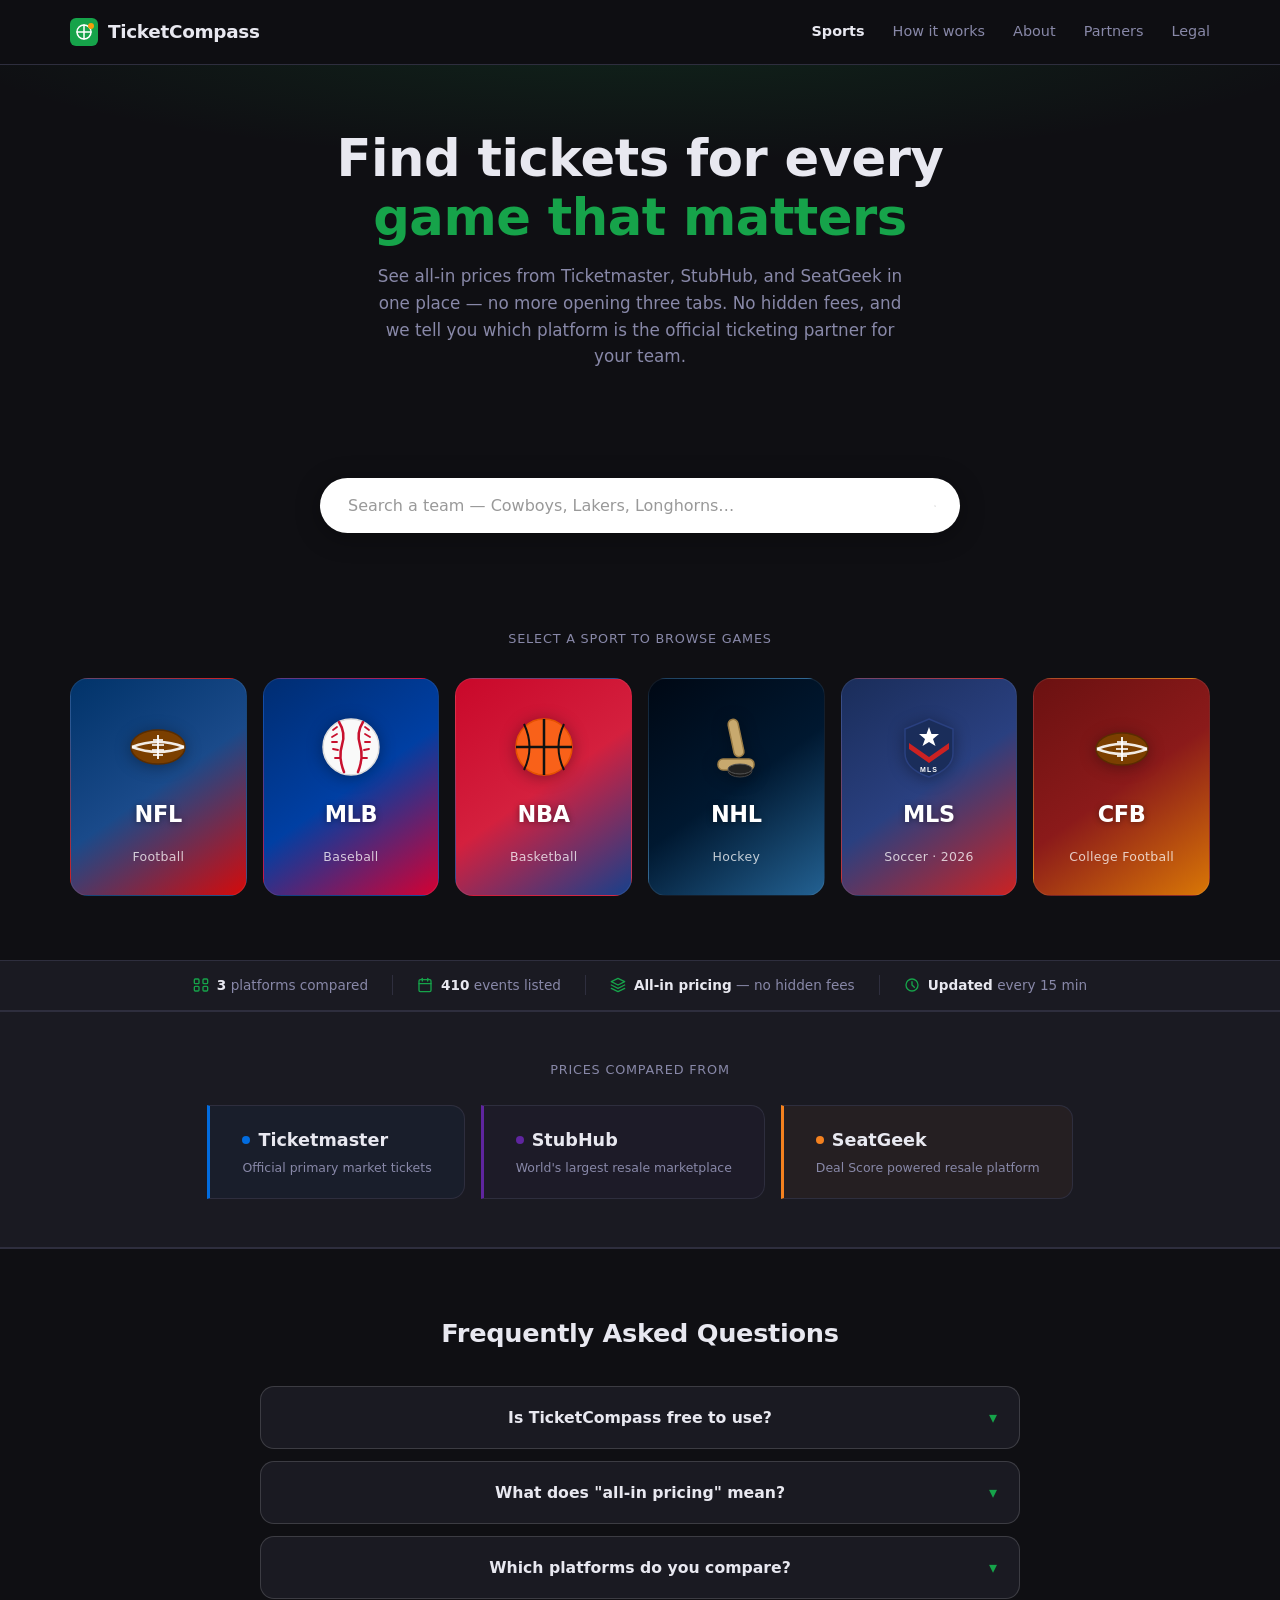
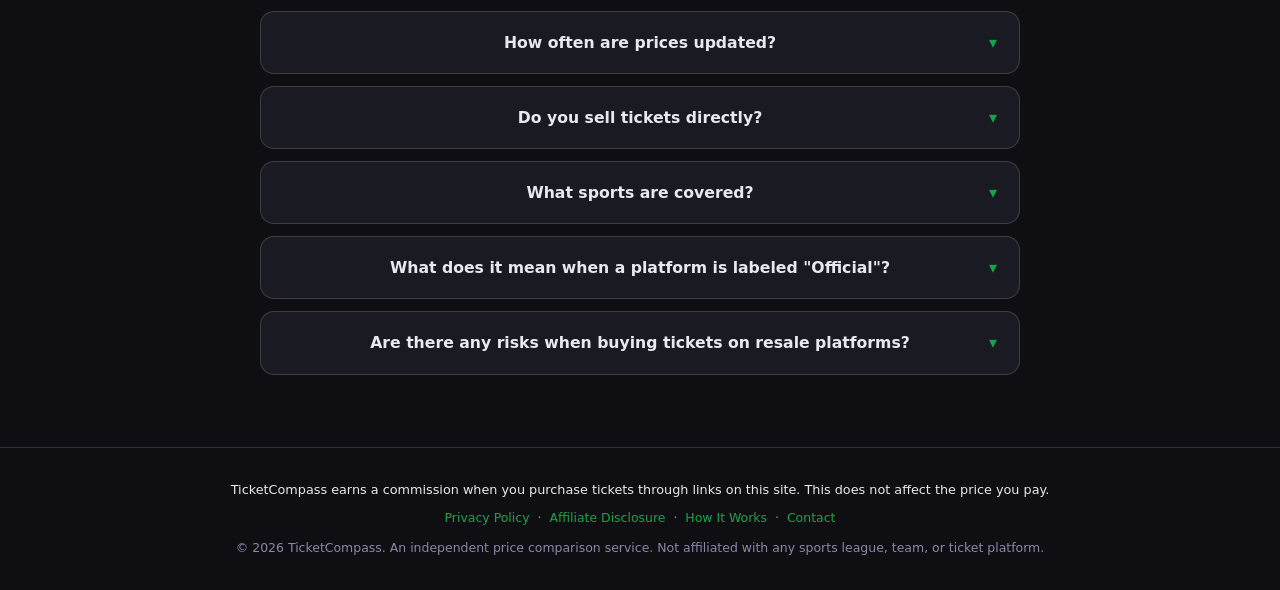
==== index.html @ 0e65bff5 "college football teams in search function" ====
<!DOCTYPE html>
<html lang="en">
<head>
  <meta charset="UTF-8" />
  <meta name="viewport" content="width=device-width, initial-scale=1.0" />
  <link rel="icon" href="data:image/svg+xml,<svg xmlns='http://www.w3.org/2000/svg' viewBox='0 0 28 28'><rect width='28' height='28' rx='6' fill='%2316a34a'/><ellipse cx='14' cy='14' rx='7' ry='7' stroke='%23fff' stroke-width='1.5' fill='none'/><path d='M14 7v14M7 14h14' stroke='%23fff' stroke-width='1.5' stroke-linecap='round'/><circle cx='21' cy='8' r='3' fill='%23f59e0b'/></svg>" />
  <title>TicketCompass — Best Sports Ticket Prices</title>
  <link rel="stylesheet" href="styles.css?v=10" />
</head>
<body>

  <header class="header">
    <div class="container">
      <a href="index.html" class="logo">
        <svg width="28" height="28" viewBox="0 0 28 28" fill="none">
          <rect width="28" height="28" rx="6" fill="#16a34a"/>
          <ellipse cx="14" cy="14" rx="7" ry="7" stroke="#fff" stroke-width="1.5" fill="none"/>
          <path d="M14 7v14M7 14h14" stroke="#fff" stroke-width="1.5" stroke-linecap="round"/>
          <circle cx="21" cy="8" r="3" fill="#f59e0b"/>
        </svg>
        <span>TicketCompass</span>
      </a>
      <nav class="nav">
        <a href="#" class="nav-link active">Sports</a>
        <a href="how-it-works.html" class="nav-link">How it works</a>
        <a href="about.html" class="nav-link">About</a>
        <a href="partnerships.html" class="nav-link">Partners</a>
        <a href="privacy-policy.html" class="nav-link">Legal</a>
      </nav>
    </div>
  </header>

  <!-- Hero -->
  <section class="hero">
    <div class="container">
      <h1>Find tickets for every<br><span class="accent">game that matters</span></h1>
      <p class="hero-sub">See all-in prices from Ticketmaster, StubHub, and SeatGeek in one place — no more opening three tabs. No hidden fees, and we tell you which platform is the official ticketing partner for your team.</p>
    </div>
  </section>

  <!-- Team search -->
  <div class="hero-search-wrap">
    <div class="hero-search-inner">
      <div class="hero-search-box" id="heroSearchBox">
        <svg class="hero-search-icon" width="18" height="18" viewBox="0 0 24 24" fill="none" xmlns="http://www.w3.org/2000/svg" aria-hidden="true">
          <circle cx="11" cy="11" r="7" stroke="currentColor" stroke-width="2.2"/>
          <path d="M16.5 16.5L21 21" stroke="currentColor" stroke-width="2.2" stroke-linecap="round"/>
        </svg>
        <input
          type="text"
          id="heroSearchInput"
          class="hero-search-input"
          placeholder="Search a team — Cowboys, Lakers, Longhorns…"
          autocomplete="off"
          spellcheck="false"
        />
      </div>
      <ul class="hero-search-dropdown" id="heroSearchDropdown"></ul>
    </div>
  </div>

  <!-- Sport tiles -->
  <section class="sports-section">
    <div class="container">
      <p class="sports-label">Select a sport to browse games</p>
      <div class="sport-tiles">

        <!-- NFL -->
        <a class="sport-tile sport-nfl-tile" href="sport.html?sport=nfl">
          <div class="tile-logo">
            <svg viewBox="0 0 72 72" fill="none" xmlns="http://www.w3.org/2000/svg">
              <ellipse cx="36" cy="36" rx="27" ry="17" fill="#7B3F00" stroke="#5a2d00" stroke-width="1.5"/>
              <path d="M10 36 Q36 26 62 36" stroke="white" stroke-width="2.5" fill="none" opacity=".9"/>
              <path d="M10 36 Q36 46 62 36" stroke="white" stroke-width="2.5" fill="none" opacity=".9"/>
              <line x1="36" y1="24" x2="36" y2="48" stroke="white" stroke-width="2" opacity=".9"/>
              <line x1="31" y1="29" x2="41" y2="29" stroke="white" stroke-width="1.8" opacity=".9"/>
              <line x1="30" y1="34" x2="42" y2="34" stroke="white" stroke-width="1.8" opacity=".9"/>
              <line x1="30" y1="39" x2="42" y2="39" stroke="white" stroke-width="1.8" opacity=".9"/>
              <line x1="31" y1="44" x2="41" y2="44" stroke="white" stroke-width="1.8" opacity=".9"/>
            </svg>
          </div>
          <div class="tile-name">NFL</div>
          <div class="tile-sub" id="nfl-count">Football</div>
        </a>

        <!-- MLB -->
        <a class="sport-tile sport-mlb-tile" href="sport.html?sport=mlb">
          <div class="tile-logo">
            <svg viewBox="0 0 72 72" fill="none" xmlns="http://www.w3.org/2000/svg">
              <circle cx="36" cy="36" r="28" fill="#f9f9f9" stroke="#ddd" stroke-width="1.5"/>
              <!-- Left seam -->
              <path d="M24 11 Q31 22 27 34 Q23 46 29 61" stroke="#C8102E" stroke-width="2.5" fill="none" stroke-linecap="round"/>
              <path d="M22 16 L18 19" stroke="#C8102E" stroke-width="1.8" stroke-linecap="round"/>
              <path d="M22 23 L17 26" stroke="#C8102E" stroke-width="1.8" stroke-linecap="round"/>
              <path d="M22 31 L17 31" stroke="#C8102E" stroke-width="1.8" stroke-linecap="round"/>
              <path d="M23 39 L18 38" stroke="#C8102E" stroke-width="1.8" stroke-linecap="round"/>
              <path d="M25 47 L20 47" stroke="#C8102E" stroke-width="1.8" stroke-linecap="round"/>
              <!-- Right seam -->
              <path d="M48 11 Q41 22 45 34 Q49 46 43 61" stroke="#C8102E" stroke-width="2.5" fill="none" stroke-linecap="round"/>
              <path d="M50 16 L54 19" stroke="#C8102E" stroke-width="1.8" stroke-linecap="round"/>
              <path d="M50 23 L55 26" stroke="#C8102E" stroke-width="1.8" stroke-linecap="round"/>
              <path d="M50 31 L55 31" stroke="#C8102E" stroke-width="1.8" stroke-linecap="round"/>
              <path d="M49 39 L54 38" stroke="#C8102E" stroke-width="1.8" stroke-linecap="round"/>
              <path d="M47 47 L52 47" stroke="#C8102E" stroke-width="1.8" stroke-linecap="round"/>
            </svg>
          </div>
          <div class="tile-name">MLB</div>
          <div class="tile-sub">Baseball</div>
        </a>

        <!-- NBA -->
        <a class="sport-tile sport-nba-tile" href="sport.html?sport=nba">
          <div class="tile-logo">
            <svg viewBox="0 0 72 72" fill="none" xmlns="http://www.w3.org/2000/svg">
              <circle cx="36" cy="36" r="28" fill="#F96119" stroke="#e55200" stroke-width="1.5"/>
              <line x1="8" y1="36" x2="64" y2="36" stroke="#111" stroke-width="2.5"/>
              <line x1="36" y1="8" x2="36" y2="64" stroke="#111" stroke-width="2.5"/>
              <path d="M16 13 Q27 36 16 59" stroke="#111" stroke-width="2" fill="none"/>
              <path d="M56 13 Q45 36 56 59" stroke="#111" stroke-width="2" fill="none"/>
            </svg>
          </div>
          <div class="tile-name">NBA</div>
          <div class="tile-sub">Basketball</div>
        </a>

        <!-- NHL -->
        <a class="sport-tile sport-nhl-tile" href="sport.html?sport=nhl">
          <div class="tile-logo">
            <svg viewBox="0 0 72 72" fill="none" xmlns="http://www.w3.org/2000/svg">
              <!-- Stick handle -->
              <rect x="31" y="8" width="10" height="38" rx="5" fill="#c8a96e" stroke="#9a7c45" stroke-width="1.5" transform="rotate(-12 36 27)"/>
              <!-- Stick blade -->
              <rect x="18" y="48" width="36" height="11" rx="5" fill="#c8a96e" stroke="#9a7c45" stroke-width="1.5"/>
              <!-- Puck -->
              <ellipse cx="40" cy="60" rx="12" ry="6" fill="#1a1a1a" stroke="#444" stroke-width="1"/>
              <ellipse cx="40" cy="58" rx="12" ry="5" fill="#222" stroke="#555" stroke-width="1"/>
            </svg>
          </div>
          <div class="tile-name">NHL</div>
          <div class="tile-sub">Hockey</div>
        </a>

        <!-- MLS -->
        <a class="sport-tile sport-mls-tile" href="sport.html?sport=mls">
          <div class="tile-logo">
            <svg viewBox="0 0 72 72" fill="none" xmlns="http://www.w3.org/2000/svg">
              <!-- Shield background -->
              <path d="M36 8 L60 18 L60 42 Q60 58 36 66 Q12 58 12 42 L12 18 Z" fill="#1a2d5a" stroke="#2a4080" stroke-width="1.5"/>
              <!-- Red chevron -->
              <path d="M16 32 L36 46 L56 32 L56 38 L36 52 L16 38 Z" fill="#cc2222"/>
              <!-- White star -->
              <polygon points="36,16 38.5,23 46,23 40,28 42.5,35 36,31 29.5,35 32,28 26,23 33.5,23" fill="white"/>
              <!-- MLS text -->
              <text x="36" y="61" text-anchor="middle" font-size="7" font-weight="900" fill="white" font-family="Arial,sans-serif" letter-spacing="1">MLS</text>
            </svg>
          </div>
          <div class="tile-name">MLS</div>
          <div class="tile-sub">Soccer · 2026</div>
        </a>

        <!-- College Football -->
        <a class="sport-tile sport-cfb-tile" href="sport.html?sport=cfb">
          <div class="tile-logo">
            <svg viewBox="0 0 72 72" fill="none" xmlns="http://www.w3.org/2000/svg">
              <ellipse cx="36" cy="38" rx="26" ry="16" fill="#7B3F00" stroke="#5a2d00" stroke-width="1.5"/>
              <path d="M11 38 Q36 28 61 38" stroke="white" stroke-width="2.5" fill="none" opacity=".9"/>
              <path d="M11 38 Q36 48 61 38" stroke="white" stroke-width="2.5" fill="none" opacity=".9"/>
              <line x1="36" y1="26" x2="36" y2="50" stroke="white" stroke-width="2" opacity=".9"/>
              <line x1="31" y1="31" x2="41" y2="31" stroke="white" stroke-width="1.8" opacity=".9"/>
              <line x1="30" y1="38" x2="42" y2="38" stroke="white" stroke-width="1.8" opacity=".9"/>
              <line x1="31" y1="45" x2="41" y2="45" stroke="white" stroke-width="1.8" opacity=".9"/>
            </svg>
          </div>
          <div class="tile-name">CFB</div>
          <div class="tile-sub">College Football</div>
        </a>

      </div>
    </div>
  </section>

  <!-- Stats bar -->
  <div class="stats-bar">
    <div class="container stats-inner">
      <div class="stat">
        <svg width="16" height="16" viewBox="0 0 24 24" fill="none" stroke="currentColor" stroke-width="2" stroke-linecap="round" stroke-linejoin="round" aria-hidden="true">
          <rect x="2"  y="3"  width="7" height="7" rx="1.5"/>
          <rect x="15" y="3"  width="7" height="7" rx="1.5"/>
          <rect x="2"  y="14" width="7" height="7" rx="1.5"/>
          <rect x="15" y="14" width="7" height="7" rx="1.5"/>
        </svg>
        <span><strong>3</strong> platforms compared</span>
      </div>
      <div class="stat-divider"></div>
      <div class="stat">
        <svg width="16" height="16" viewBox="0 0 24 24" fill="none" stroke="currentColor" stroke-width="2" stroke-linecap="round" stroke-linejoin="round" aria-hidden="true">
          <rect x="3" y="4" width="18" height="18" rx="2"/>
          <line x1="16" y1="2" x2="16" y2="6"/>
          <line x1="8"  y1="2" x2="8"  y2="6"/>
          <line x1="3"  y1="10" x2="21" y2="10"/>
        </svg>
        <span><strong id="events-count">—</strong> events listed</span>
      </div>
      <div class="stat-divider"></div>
      <div class="stat">
        <svg width="16" height="16" viewBox="0 0 24 24" fill="none" stroke="currentColor" stroke-width="2" stroke-linecap="round" stroke-linejoin="round" aria-hidden="true">
          <path d="M12 2L2 7l10 5 10-5-10-5z"/>
          <path d="M2 17l10 5 10-5"/>
          <path d="M2 12l10 5 10-5"/>
        </svg>
        <span><strong>All-in pricing</strong> — no hidden fees</span>
      </div>
      <div class="stat-divider"></div>
      <div class="stat">
        <svg width="16" height="16" viewBox="0 0 24 24" fill="none" stroke="currentColor" stroke-width="2" stroke-linecap="round" stroke-linejoin="round" aria-hidden="true">
          <circle cx="12" cy="12" r="9"/>
          <polyline points="12 7 12 12 15.5 15.5"/>
        </svg>
        <span><strong>Updated</strong> every 15 min</span>
      </div>
    </div>
  </div>

  <!-- Platform section -->
  <section class="platforms-section">
    <div class="container">
      <p class="platforms-label">Prices compared from</p>
      <div class="platforms-list">
        <a class="platform-card ticketmaster" href="https://www.ticketmaster.com" target="_blank" rel="noopener noreferrer">
          <div class="platform-name-lg"><span class="platform-dot"></span>Ticketmaster</div>
          <div class="platform-desc">Official primary market tickets</div>
        </a>
        <a class="platform-card stubhub" href="https://www.stubhub.com" target="_blank" rel="noopener noreferrer">
          <div class="platform-name-lg"><span class="platform-dot"></span>StubHub</div>
          <div class="platform-desc">World's largest resale marketplace</div>
        </a>
        <a class="platform-card seatgeek" href="https://www.seatgeek.com" target="_blank" rel="noopener noreferrer">
          <div class="platform-name-lg"><span class="platform-dot"></span>SeatGeek</div>
          <div class="platform-desc">Deal Score powered resale platform</div>
        </a>
      </div>
    </div>
  </section>

  <!-- FAQ -->
  <section class="faq-section">
    <div class="container">
      <h2 class="faq-heading">Frequently Asked Questions</h2>
      <div class="faq-list">

        <details class="faq-item">
          <summary class="faq-q">Is TicketCompass free to use?</summary>
          <div class="faq-a"><span class="faq-label">Answer:</span> Yes — completely free. We don't charge any fees to compare prices. When you click on a ticket, you'll be redirected to that platform's website to complete your purchase. You'll pay whatever the platform charges (all prices shown already include their fees).</div>
        </details>

        <details class="faq-item">
          <summary class="faq-q">What does "all-in pricing" mean?</summary>
          <div class="faq-a"><span class="faq-label">Answer:</span> All-in pricing means the price you see already includes every service fee, facility charge, and order fee — no surprises at checkout. We add up the base ticket price plus all fees so you can compare the true cost across platforms.</div>
        </details>

        <details class="faq-item">
          <summary class="faq-q">Which platforms do you compare?</summary>
          <div class="faq-a"><span class="faq-label">Answer:</span> We currently compare prices from Ticketmaster, StubHub, and SeatGeek — the three largest ticket marketplaces in North America. More platforms may be added in the future.</div>
        </details>

        <details class="faq-item">
          <summary class="faq-q">How often are prices updated?</summary>
          <div class="faq-a"><span class="faq-label">Answer:</span> Ticket prices are updated regularly to reflect current market listings. Because resale prices fluctuate in real time, the exact price at checkout may vary slightly from what's shown.</div>
        </details>

        <details class="faq-item">
          <summary class="faq-q">Do you sell tickets directly?</summary>
          <div class="faq-a"><span class="faq-label">Answer:</span> No. TicketCompass is a price comparison tool only. We show you where to find the best deal, then send you directly to the platform to complete your purchase securely.</div>
        </details>

        <details class="faq-item">
          <summary class="faq-q">What sports are covered?</summary>
          <div class="faq-a"><span class="faq-label">Answer:</span> We currently cover NFL, MLB, NBA, NHL, and MLS. We're actively working on adding more sports and events.</div>
        </details>

        <details class="faq-item">
          <summary class="faq-q">What does it mean when a platform is labeled "Official"?</summary>
          <div class="faq-a"><span class="faq-label">Answer:</span> Every team has an official ticketing partner — the platform that sells tickets directly on behalf of the team or league. Buying from the official partner means you're purchasing at face value with no third-party markup, tickets are guaranteed authentic, and you'll receive the strongest buyer protections and customer support if something goes wrong. Platforms labeled "Resale" are secondary markets where fans re-sell tickets.</div>
        </details>

        <details class="faq-item">
          <summary class="faq-q">Are there any risks when buying tickets on resale platforms?</summary>
          <div class="faq-a"><span class="faq-label">Answer:</span> Resale platforms are generally safe, but it's worth being an informed buyer. Resale tickets are sold by third-party sellers — not the team or venue directly — so prices fluctuate based on demand. This can actually work in your favor: for less in-demand games, resale tickets are often available below face value. For the most reliable experience, buying from the official ticketing partner (labeled "Official" on our site) is always the safest option: tickets come directly from the source at face value with the strongest buyer protections. If you do buy from a resale platform, make sure it offers a buyer guarantee, and always download or transfer your tickets before game day.</div>
        </details>

      </div>
    </div>
  </section>

  <footer class="footer">
    <div class="container">
      <p class="footer-disclosure">TicketCompass earns a commission when you purchase tickets through links on this site. This does not affect the price you pay.</p>
      <p class="footer-links">
        <a href="privacy-policy.html">Privacy Policy</a> &nbsp;·&nbsp;
        <a href="privacy-policy.html#affiliate-disclosure">Affiliate Disclosure</a> &nbsp;·&nbsp;
        <a href="how-it-works.html">How It Works</a> &nbsp;·&nbsp;
        <a href="contact.html">Contact</a>
      </p>
      <p>© 2026 TicketCompass. An independent price comparison service. Not affiliated with any sports league, team, or ticket platform.</p>
    </div>
  </footer>


  <script src="events-data.js?v=2"></script>
  <script src="nfl-schedule.js"></script>
  <script src="mlb-schedule.js"></script>
  <script src="nba-schedule.js"></script>
  <script src="nhl-schedule.js?v=2"></script>
  <script src="worldcup-schedule.js"></script>
  <script src="mls-schedule.js"></script>
  <script src="cfb-schedule.js?v=4"></script>
  <script>
    (function () {
      const today = new Date();
      today.setHours(0, 0, 0, 0);
      const upcoming = e => new Date(e.date) >= today;

      const sports = ['nfl', 'mlb', 'nba', 'nhl', 'worldcup', 'ufc', 'mls'];
      const featured = (typeof EVENTS !== 'undefined')
        ? EVENTS.filter(e => sports.includes(e.sport) && upcoming(e)).length
        : 0;

      const schedule =
        (typeof NFL_GAMES       !== 'undefined' ? NFL_GAMES.filter(upcoming).length       : 0) +
        (typeof MLB_GAMES       !== 'undefined' ? MLB_GAMES.filter(upcoming).length       : 0) +
        (typeof NBA_GAMES       !== 'undefined' ? NBA_GAMES.filter(upcoming).length       : 0) +
        (typeof NHL_GAMES       !== 'undefined' ? NHL_GAMES.filter(upcoming).length       : 0) +
        (typeof WORLDCUP_GAMES  !== 'undefined' ? WORLDCUP_GAMES.filter(upcoming).length  : 0) +
        (typeof MLS_GAMES       !== 'undefined' ? MLS_GAMES.filter(upcoming).length       : 0);

      const el = document.getElementById('events-count');
      if (el) el.textContent = featured + schedule;
    })();
  </script>
  <script>
  // ── FAQ open/close animation ──────────────────────────────────────────────
  document.querySelectorAll('.faq-item').forEach(details => {
    const summary = details.querySelector('.faq-q');
    const content = details.querySelector('.faq-a');
    let anim = null, closing = false, expanding = false;

    summary.addEventListener('click', e => {
      e.preventDefault();
      details.style.overflow = 'hidden';
      if (closing || !details.open) expand();
      else if (expanding || details.open) shrink();
    });

    function expand() {
      details.style.height = details.offsetHeight + 'px';
      details.open = true;
      expanding = true;
      requestAnimationFrame(() => {
        const start = details.offsetHeight + 'px';
        const end   = summary.offsetHeight + content.offsetHeight + 'px';
        if (anim) anim.cancel();
        anim = details.animate({ height: [start, end] }, { duration: 300, easing: 'ease' });
        anim.onfinish = () => finish(true);
        anim.oncancel = () => expanding = false;
      });
    }

    function shrink() {
      closing = true;
      const start = details.offsetHeight + 'px';
      const end   = summary.offsetHeight + 'px';
      if (anim) anim.cancel();
      anim = details.animate({ height: [start, end] }, { duration: 300, easing: 'ease' });
      anim.onfinish = () => finish(false);
      anim.oncancel = () => closing = false;
    }

    function finish(open) {
      details.open = open;
      anim = expanding = closing = false;
      details.style.height = details.style.overflow = '';
    }
  });
  </script>

  <script>
  (function () {
    // Build master team list from all schedule venue maps
    const TEAM_INDEX = [];
    const add = (map, sport) => {
      if (typeof map === 'undefined') return;
      Object.entries(map).forEach(([name, venue]) => {
        TEAM_INDEX.push({ name, venue: venue.split(' · ')[0], city: venue.split(' · ')[1] || '', sport });
      });
    };
    add(typeof NFL_VENUES !== 'undefined' ? NFL_VENUES : undefined, 'nfl');
    add(typeof MLB_VENUES !== 'undefined' ? MLB_VENUES : undefined, 'mlb');
    add(typeof NBA_VENUES !== 'undefined' ? NBA_VENUES : undefined, 'nba');
    add(typeof NHL_VENUES !== 'undefined' ? NHL_VENUES : undefined, 'nhl');
    add(typeof MLS_VENUES !== 'undefined' ? MLS_VENUES : undefined, 'mls');
    // CFB — include conference key for deep-link navigation
    if (typeof CFB_VENUES !== 'undefined' && typeof CFB_TEAM_CONF !== 'undefined') {
      Object.entries(CFB_VENUES).forEach(([name, venue]) => {
        TEAM_INDEX.push({
          name,
          venue: venue.split(' · ')[0],
          city:  venue.split(' · ')[1] || '',
          sport: 'cfb',
          conf:  CFB_TEAM_CONF[name] || '',
        });
      });
    }

    const input    = document.getElementById('heroSearchInput');
    const dropdown = document.getElementById('heroSearchDropdown');
    let activeIdx  = -1;
    let results    = [];

    const sportsSection = document.querySelector('.sports-section');

    function pushTiles(open) {
      if (!sportsSection) return;
      if (open) {
        const h = dropdown.offsetHeight || 0;
        sportsSection.style.marginTop = h + 'px';
        document.getElementById('heroSearchBox').parentElement.parentElement.classList.add('search-open');
      } else {
        sportsSection.style.marginTop = '';
        document.getElementById('heroSearchBox').parentElement.parentElement.classList.remove('search-open');
      }
    }

    function render(matches) {
      results   = matches;
      activeIdx = -1;
      if (!matches.length) { dropdown.classList.remove('open'); dropdown.innerHTML = ''; pushTiles(false); return; }
      dropdown.innerHTML = matches.map((t, i) =>
        `<li class="hero-search-result" data-i="${i}" role="option">
          <div>
            <div class="hero-search-result-name">${t.name}</div>
            <div class="hero-search-result-venue">${t.city}</div>
          </div>
          <span class="hero-search-badge badge-${t.sport}">${t.sport.toUpperCase()}</span>
        </li>`
      ).join('');
      dropdown.classList.add('open');
      pushTiles(true);
    }

    function go(team) {
      if (team.sport === 'cfb' && team.conf) {
        window.location.href = `sport.html?sport=cfb&conf=${encodeURIComponent(team.conf)}&team=${encodeURIComponent(team.name)}`;
      } else {
        window.location.href = `sport.html?sport=${team.sport}&by=team&val=${encodeURIComponent(team.name)}`;
      }
    }

    function setActive(idx) {
      const items = dropdown.querySelectorAll('.hero-search-result');
      items.forEach(el => el.classList.remove('active'));
      if (idx >= 0 && idx < items.length) { items[idx].classList.add('active'); activeIdx = idx; }
    }

    input.addEventListener('input', () => {
      const q = input.value.trim().toLowerCase();
      if (q.length < 1) { dropdown.classList.remove('open'); dropdown.innerHTML = ''; return; }
      const matches = TEAM_INDEX.filter(t =>
        t.name.toLowerCase().includes(q) || t.city.toLowerCase().includes(q)
      ).slice(0, 8);
      render(matches);
    });

    input.addEventListener('keydown', e => {
      if (!dropdown.classList.contains('open')) return;
      if (e.key === 'ArrowDown')  { e.preventDefault(); setActive(Math.min(activeIdx + 1, results.length - 1)); }
      if (e.key === 'ArrowUp')    { e.preventDefault(); setActive(Math.max(activeIdx - 1, 0)); }
      if (e.key === 'Enter')      { if (activeIdx >= 0) go(results[activeIdx]); else if (results.length === 1) go(results[0]); }
      if (e.key === 'Escape')     { dropdown.classList.remove('open'); input.blur(); }
    });

    dropdown.addEventListener('mousedown', e => {
      const li = e.target.closest('.hero-search-result');
      if (li) go(results[+li.dataset.i]);
    });

    document.addEventListener('click', e => {
      if (!e.target.closest('.hero-search-inner')) {
        dropdown.classList.remove('open');
        dropdown.innerHTML = '';
        input.value = '';
        pushTiles(false);
      }
    });
  })();
  </script>
</body>
</html>
---- styles.css ----
/* ── Reset & base ── */
*, *::before, *::after { box-sizing: border-box; margin: 0; padding: 0; }

:root {
  --primary: #16a34a;
  --primary-dark: #15803d;
  --accent: #f59e0b;
  --bg: #0f0f13;
  --surface: #1a1a22;
  --surface2: #23232f;
  --border: #2e2e3e;
  --text: #e8e8f0;
  --muted: #8888a8;
  --green: #22c55e;
  --radius: 12px;
  --shadow: 0 4px 24px rgba(0,0,0,.4);
}

html { scroll-behavior: smooth; }

body {
  font-family: 'Segoe UI', system-ui, -apple-system, sans-serif;
  background: var(--bg);
  color: var(--text);
  min-height: 100vh;
  line-height: 1.6;
}

.container {
  max-width: 1180px;
  margin: 0 auto;
  padding: 0 20px;
}

a { text-decoration: none; color: inherit; }

/* ── Header ── */
.header {
  position: sticky;
  top: 0;
  z-index: 100;
  background: rgba(15,15,19,.88);
  backdrop-filter: blur(12px);
  border-bottom: 1px solid var(--border);
}

.header .container {
  display: flex;
  align-items: center;
  justify-content: space-between;
  height: 64px;
}

.logo {
  display: flex;
  align-items: center;
  gap: 10px;
  font-size: 1.15rem;
  font-weight: 700;
  letter-spacing: -.3px;
  text-decoration: none;
  color: var(--text);
}

.nav { display: flex; gap: 28px; }

.nav-link {
  font-size: .9rem;
  color: var(--muted);
  transition: color .2s;
}
.nav-link:hover, .nav-link.active { color: var(--text); }
.nav-link.active { font-weight: 600; }

/* ── Hero ── */
.hero {
  padding: 72px 0 48px;
  text-align: center;
  background: radial-gradient(ellipse 80% 50% at 50% -10%, rgba(22,163,74,.15) 0%, transparent 70%);
}

.hero h1 {
  font-size: clamp(2rem, 5vw, 3.2rem);
  font-weight: 800;
  letter-spacing: -.5px;
  line-height: 1.15;
  margin-bottom: 16px;
}

.accent { color: var(--primary); }

.hero-sub {
  font-size: 1.05rem;
  color: var(--muted);
  max-width: 540px;
  margin: 0 auto 36px;
}

/* ── Search bar ── */
.search-bar {
  display: flex;
  gap: 10px;
  max-width: 680px;
  margin: 0 auto 20px;
  background: var(--surface);
  border: 1px solid var(--border);
  border-radius: 14px;
  padding: 8px;
}

.search-bar input {
  flex: 1;
  background: transparent;
  border: none;
  outline: none;
  color: var(--text);
  font-size: .95rem;
  padding: 6px 10px;
}

.search-bar input::placeholder { color: var(--muted); }

.search-bar select {
  background: var(--surface2);
  border: 1px solid var(--border);
  border-radius: 8px;
  color: var(--text);
  font-size: .85rem;
  padding: 6px 10px;
  outline: none;
  cursor: pointer;
}

.search-bar button {
  background: var(--primary);
  color: #fff;
  border: none;
  border-radius: 9px;
  padding: 8px 22px;
  font-size: .9rem;
  font-weight: 600;
  cursor: pointer;
  transition: background .2s, transform .1s;
  white-space: nowrap;
}
.search-bar button:hover { background: var(--primary-dark); }
.search-bar button:active { transform: scale(.97); }

/* ── Tags ── */
.tags {
  display: flex;
  gap: 8px;
  justify-content: center;
  flex-wrap: wrap;
}

.tag {
  background: var(--surface2);
  border: 1px solid var(--border);
  border-radius: 999px;
  padding: 5px 16px;
  font-size: .82rem;
  color: var(--muted);
  cursor: pointer;
  transition: all .2s;
  user-select: none;
}
.tag:hover { border-color: var(--primary); color: var(--text); }
.tag.active { background: var(--primary); border-color: var(--primary); color: #fff; }

/* ── Stats bar ── */
.stats-bar {
  background: var(--surface);
  border-top: 1px solid var(--border);
  border-bottom: 1px solid var(--border);
  padding: 14px 0;
}

.stats-inner {
  display: flex;
  gap: 24px;
  justify-content: center;
  flex-wrap: wrap;
}

.stat {
  display: flex;
  align-items: center;
  gap: 8px;
  font-size: .85rem;
  color: var(--muted);
}
.stat svg { color: var(--primary); flex-shrink: 0; }
.stat strong { color: var(--text); font-weight: 700; }
.stat-divider {
  width: 1px;
  height: 20px;
  background: var(--border);
  flex-shrink: 0;
}

/* ── Main / events grid ── */
.main { padding: 48px 0 64px; }

.section-header {
  display: flex;
  align-items: center;
  justify-content: space-between;
  margin-bottom: 28px;
}

.section-header h2 { font-size: 1.4rem; font-weight: 700; }

.sort-controls {
  display: flex;
  align-items: center;
  gap: 10px;
  font-size: .85rem;
  color: var(--muted);
}

.sort-controls select {
  background: var(--surface);
  border: 1px solid var(--border);
  border-radius: 8px;
  color: var(--text);
  font-size: .85rem;
  padding: 6px 10px;
  outline: none;
  cursor: pointer;
}

.events-grid {
  display: grid;
  grid-template-columns: repeat(auto-fill, minmax(320px, 1fr));
  gap: 20px;
}

/* ── Event card ── */
.event-card {
  background: var(--surface);
  border: 1px solid var(--border);
  border-radius: var(--radius);
  overflow: hidden;
  cursor: pointer;
  transition: transform .2s, border-color .2s, box-shadow .2s;
}
.event-card:hover {
  transform: translateY(-3px);
  border-color: var(--primary);
  box-shadow: var(--shadow);
}

.card-img-placeholder {
  width: 100%;
  height: 140px;
  display: flex;
  align-items: center;
  justify-content: center;
  font-size: 3.2rem;
}

.card-body { padding: 18px; }

.card-meta {
  display: flex;
  align-items: center;
  gap: 8px;
  margin-bottom: 8px;
}

/* Sport badges */
.sport-badge {
  font-size: .7rem;
  font-weight: 800;
  text-transform: uppercase;
  letter-spacing: .8px;
  padding: 2px 9px;
  border-radius: 999px;
}
.sport-nfl { background: rgba(1,51,105,.5);  color: #7dd3fc; border: 1px solid rgba(1,51,105,.8); }
.sport-nba { background: rgba(200,16,46,.2); color: #fca5a5; border: 1px solid rgba(200,16,46,.4); }
.sport-mlb { background: rgba(0,56,255,.15); color: #93c5fd; border: 1px solid rgba(0,56,255,.3); }
.sport-nhl { background: rgba(0,32,91,.4);   color: #a5f3fc; border: 1px solid rgba(0,32,91,.6); }
.sport-mls { background: rgba(22,163,74,.15);color: #86efac; border: 1px solid rgba(22,163,74,.3); }
.sport-ufc { background: rgba(220,38,38,.15);color: #fca5a5; border: 1px solid rgba(220,38,38,.3); }

.card-date {
  font-size: .8rem;
  color: var(--muted);
  margin-left: auto;
}

.card-title {
  font-size: 1.05rem;
  font-weight: 700;
  margin-bottom: 4px;
  line-height: 1.3;
}

.card-venue {
  font-size: .82rem;
  color: var(--muted);
  margin-bottom: 16px;
}

/* Price rows — all 3 platforms */
.price-rows { display: flex; flex-direction: column; gap: 6px; margin-bottom: 14px; }

.price-row {
  display: flex;
  align-items: center;
  justify-content: space-between;
  background: var(--surface2);
  border-radius: 8px;
  padding: 8px 12px;
  font-size: .85rem;
  border: 1px solid transparent;
}

.price-row.best {
  border-color: var(--green);
  background: rgba(34,197,94,.08);
}

.platform-name { color: var(--muted); font-weight: 500; }
.price-row.best .platform-name { color: var(--green); }

.price-value { font-weight: 700; }
.price-row.best .price-value { color: var(--green); }

.all-in-label {
  font-size: .65rem;
  font-weight: 600;
  color: var(--muted);
  text-transform: uppercase;
  letter-spacing: .3px;
  vertical-align: middle;
}

.best-badge {
  background: var(--green);
  color: #fff;
  font-size: .62rem;
  font-weight: 800;
  text-transform: uppercase;
  letter-spacing: .5px;
  padding: 2px 7px;
  border-radius: 999px;
}

/* Savings strip */
.card-savings {
  display: flex;
  align-items: center;
  gap: 6px;
  font-size: .8rem;
  color: var(--muted);
  margin-bottom: 14px;
}

.savings-pill {
  background: rgba(34,197,94,.15);
  color: var(--green);
  font-weight: 700;
  padding: 2px 10px;
  border-radius: 999px;
  font-size: .8rem;
}

.card-cta {
  display: block;
  width: 100%;
  background: var(--primary);
  color: #fff;
  border: none;
  border-radius: 9px;
  padding: 10px;
  font-size: .9rem;
  font-weight: 600;
  cursor: pointer;
  text-align: center;
  transition: background .2s;
}
.card-cta:hover { background: var(--primary-dark); }

.card-seatmap-link {
  display: block;
  text-align: center;
  padding: 8px;
  font-size: .82rem;
  color: var(--primary);
  border: 1px solid rgba(22,163,74,.3);
  border-radius: 9px;
  margin-top: 8px;
  transition: background .2s, border-color .2s;
  text-decoration: none;
}
.card-seatmap-link:hover {
  background: rgba(22,163,74,.08);
  border-color: var(--primary);
}

/* ── Hero team search ── */
.hero-search-wrap {
  width: 100%;
  display: flex;
  justify-content: center;
  padding: 28px 24px 40px;
  box-sizing: border-box;
  overflow: visible;
  position: relative;
  z-index: 10;
}
.hero-search-inner {
  position: relative;
  width: 100%;
  max-width: 640px;
  overflow: visible;
}
.hero-search-box {
  display: flex;
  align-items: center;
  background: #ffffff !important;
  border-radius: 999px;
  padding: 0 20px 0 28px;
  box-shadow: 0 4px 24px rgba(0,0,0,.35);
  transition: box-shadow .15s;
  border: none !important;
}
.hero-search-box:focus-within {
  box-shadow: 0 6px 36px rgba(22,163,74,.4);
}
.hero-search-icon {
  flex-shrink: 0;
  order: 2;
  padding: 0 4px 0 12px;
  color: #999;
  display: block;
}
.hero-search-input {
  flex: 1;
  background: transparent;
  border: none;
  outline: none;
  color: #1a1a1a;
  font-size: 1rem;
  padding: 18px 0;
  font-family: inherit;
  order: 1;
  min-width: 0;
}
.hero-search-input::placeholder {
  color: #999;
}
.hero-search-wrap.search-open {
  padding-bottom: 0;
}
.sports-section {
  transition: margin-top .2s ease;
}
.hero-search-dropdown {
  position: absolute;
  top: calc(100% + 8px);
  left: 0; right: 0;
  background: var(--surface2);
  border: 1px solid var(--border);
  border-radius: 14px;
  list-style: none;
  padding: 4px;
  margin: 0;
  z-index: 100;
  display: none;
  box-shadow: 0 8px 24px rgba(0,0,0,.4);
  max-height: 300px;
  overflow-y: auto;
}
.hero-search-dropdown.open {
  display: block;
}
.hero-search-result {
  display: flex;
  align-items: center;
  justify-content: space-between;
  padding: 10px 12px;
  border-radius: 7px;
  cursor: pointer;
  gap: 12px;
}
.hero-search-result:hover,
.hero-search-result.active {
  background: var(--surface);
}
.hero-search-result-name {
  font-size: .9rem;
  color: var(--text);
  font-weight: 500;
}
.hero-search-result-venue {
  font-size: .75rem;
  color: var(--muted);
  white-space: nowrap;
  overflow: hidden;
  text-overflow: ellipsis;
  max-width: 200px;
}
.hero-search-badge {
  font-size: .65rem;
  font-weight: 700;
  letter-spacing: .04em;
  padding: 2px 7px;
  border-radius: 4px;
  flex-shrink: 0;
  color: #fff;
}
.badge-nfl { background: #013369; }
.badge-mlb { background: #002D72; }
.badge-nba { background: #C9082A; }
.badge-nhl { background: #000814; border: 1px solid var(--border); }
.badge-mls { background: #1a2d5a; }
.badge-cfb { background: #6B1111; }

/* ── Why TicketCompass ── */
.why-section {
  padding: 56px 0 60px;
  border-top: 1px solid var(--border);
}
.why-heading {
  text-align: center;
  font-size: 1.5rem;
  font-weight: 700;
  margin: 0 0 36px;
}
.why-grid {
  display: grid;
  grid-template-columns: repeat(3, 1fr);
  gap: 24px;
}
@media (max-width: 680px) {
  .why-grid { grid-template-columns: 1fr; gap: 16px; }
}
.why-card {
  background: var(--surface);
  border: 1px solid var(--border);
  border-radius: 12px;
  padding: 28px 24px;
  text-align: center;
}
.why-icon {
  font-size: 2rem;
  margin-bottom: 12px;
}
.why-title {
  font-size: .95rem;
  font-weight: 700;
  margin: 0 0 8px;
}
.why-body {
  font-size: .85rem;
  color: var(--muted);
  line-height: 1.55;
  margin: 0;
}

/* ── Platform cards section ── */
.platforms-section {
  background: var(--surface);
  border-top: 1px solid var(--border);
  border-bottom: 1px solid var(--border);
  padding: 48px 0;
  text-align: center;
}

.platforms-label {
  font-size: .8rem;
  color: var(--muted);
  margin-bottom: 24px;
  text-transform: uppercase;
  letter-spacing: .8px;
}

.platforms-list {
  display: flex;
  gap: 16px;
  justify-content: center;
  flex-wrap: wrap;
}

.platform-card {
  border: 1px solid var(--border);
  border-left: 3px solid var(--platform-color, var(--border));
  border-radius: 0 14px 14px 0;
  padding: 20px 32px;
  min-width: 200px;
  background: color-mix(in srgb, var(--platform-color, transparent) 5%, var(--surface));
  transition: background .2s;
}
.platform-card:hover {
  background: color-mix(in srgb, var(--platform-color, transparent) 10%, var(--surface));
}

.platform-card.ticketmaster { --platform-color: #026cdf; }
.platform-card.stubhub      { --platform-color: #5f259f; }
.platform-card.seatgeek     { --platform-color: #f4811f; }

.platform-name-lg {
  font-size: 1.1rem;
  font-weight: 800;
  margin-bottom: 4px;
  color: var(--text);
  display: flex;
  align-items: center;
  gap: 8px;
}

.platform-dot {
  width: 8px;
  height: 8px;
  border-radius: 50%;
  flex-shrink: 0;
  background: var(--platform-color, var(--muted));
}

.platform-desc {
  font-size: .78rem;
  color: var(--muted);
}

/* ── Modal ── */
.modal-overlay {
  display: none;
  position: fixed;
  inset: 0;
  background: rgba(0,0,0,.75);
  z-index: 200;
  align-items: center;
  justify-content: center;
  padding: 20px;
}
.modal-overlay.open { display: flex; }

.modal {
  background: var(--surface);
  border: 1px solid var(--border);
  border-radius: 18px;
  width: 100%;
  max-width: 520px;
  max-height: 85vh;
  overflow-y: auto;
  padding: 32px;
  position: relative;
  box-shadow: 0 24px 64px rgba(0,0,0,.6);
}

.modal-close {
  position: absolute;
  top: 18px; right: 18px;
  background: var(--surface2);
  border: 1px solid var(--border);
  color: var(--muted);
  border-radius: 50%;
  width: 32px; height: 32px;
  font-size: 1rem;
  cursor: pointer;
  display: flex;
  align-items: center;
  justify-content: center;
  transition: color .2s;
}
.modal-close:hover { color: var(--text); }

.modal-sport-badge { margin-bottom: 12px; display: inline-block; }

.modal-event-title {
  font-size: 1.5rem;
  font-weight: 800;
  margin-bottom: 4px;
  line-height: 1.2;
}

.modal-event-meta {
  font-size: .85rem;
  color: var(--muted);
  margin-bottom: 28px;
}

/* Platform comparison blocks */
.modal-platforms { display: flex; flex-direction: column; gap: 10px; margin-bottom: 24px; }

.modal-platform-row {
  display: flex;
  align-items: center;
  border-radius: 10px;
  padding: 14px 16px;
  background: var(--surface2);
  border: 1px solid transparent;
  gap: 12px;
}

.modal-platform-row.best {
  border-color: var(--green);
  background: rgba(34,197,94,.07);
}

.modal-platform-name {
  font-weight: 700;
  font-size: .95rem;
  flex: 1;
}

.modal-all-in-notice {
  background: rgba(34,197,94,.08);
  border: 1px solid rgba(34,197,94,.2);
  border-radius: 8px;
  padding: 8px 14px;
  font-size: .8rem;
  color: var(--green);
  margin-bottom: 16px;
}

.modal-price-detail { font-size: .8rem; color: var(--muted); text-align: right; }
.modal-price-detail .total { font-size: 1.1rem; font-weight: 800; color: var(--text); display: block; }
.modal-platform-row.best .modal-price-detail .total { color: var(--green); }

.all-in-tag {
  font-size: .65rem;
  font-weight: 700;
  text-transform: uppercase;
  letter-spacing: .3px;
  color: var(--muted);
  display: block;
  margin-top: 1px;
}

.modal-buy-btn {
  display: block;
  width: 100%;
  background: var(--primary);
  color: #fff;
  border: none;
  border-radius: 10px;
  padding: 13px 24px;
  font-size: .95rem;
  font-weight: 700;
  cursor: pointer;
  transition: background .2s;
  text-align: center;
  margin-bottom: 10px;
}
.modal-buy-btn:hover { background: var(--primary-dark); }

.modal-disclaimer {
  font-size: .73rem;
  color: var(--muted);
  text-align: center;
}

/* ── Sport tiles (homepage) ── */
.sports-section {
  padding: 56px 0 64px;
}

.sports-label {
  font-size: .8rem;
  color: var(--muted);
  text-transform: uppercase;
  letter-spacing: .8px;
  text-align: center;
  margin-bottom: 28px;
}

.sport-tiles {
  display: flex;
  gap: 16px;
  flex-wrap: wrap;
  justify-content: center;
}

.sport-tile {
  flex: 1 1 110px;
  display: flex;
  flex-direction: column;
  align-items: center;
  justify-content: center;
  gap: 14px;
  border-radius: 18px;
  padding: 32px 16px 28px;
  text-decoration: none;
  color: #fff;
  position: relative;
  overflow: hidden;
  transition: transform .22s, box-shadow .22s;
  border: 1px solid rgba(255,255,255,.08);
  min-height: 200px;
}

.sport-tile::after {
  content: '';
  position: absolute;
  inset: 0;
  background: rgba(255,255,255,0);
  transition: background .2s;
  border-radius: inherit;
}

.sport-tile:hover {
  transform: translateY(-6px);
  box-shadow: 0 16px 48px rgba(0,0,0,.5);
}
.sport-tile:hover::after { background: rgba(255,255,255,.06); }

.tile-logo {
  width: 72px;
  height: 72px;
  display: flex;
  align-items: center;
  justify-content: center;
  filter: drop-shadow(0 2px 8px rgba(0,0,0,.35));
}
.tile-logo svg { width: 72px; height: 72px; }

.tile-name {
  font-size: 1.4rem;
  font-weight: 800;
  letter-spacing: -.3px;
  text-shadow: 0 1px 6px rgba(0,0,0,.4);
}

.tile-sub {
  font-size: .78rem;
  opacity: .75;
  font-weight: 500;
  letter-spacing: .3px;
}

/* Sport-specific tile gradients */
.sport-nfl-tile { background: linear-gradient(145deg, #013369 0%, #1a4a8a 50%, #D50A0A 100%); }
.sport-mlb-tile { background: linear-gradient(145deg, #002D72 0%, #003fa3 50%, #D50032 100%); }
.sport-nba-tile { background: linear-gradient(145deg, #C9082A 0%, #d4203e 50%, #17408B 100%); }
.sport-nhl-tile { background: linear-gradient(145deg, #000814 0%, #001830 50%, #236192 100%); }
.sport-wc-tile  { background: linear-gradient(145deg, #1a3d6e 0%, #326295 50%, #1a7a4a 100%); }
.sport-mls-tile { background: linear-gradient(145deg, #1a2d5a 0%, #2a4080 50%, #cc2222 100%); }
.sport-cfb-tile { background: linear-gradient(145deg, #6B1111 0%, #8B1A1A 50%, #d97706 100%); }

/* Hero adjustment for new homepage */
.hero {
  padding: 64px 0 44px;
  text-align: center;
  background: radial-gradient(ellipse 80% 50% at 50% -10%, rgba(22,163,74,.15) 0%, transparent 70%);
}

/* ── FAQ ── */
.faq-section {
  padding: 64px 0 72px;
  border-top: 1px solid var(--border);
  text-align: center;
}

.faq-heading {
  font-size: 1.6rem;
  font-weight: 800;
  letter-spacing: -.3px;
  margin-bottom: 32px;
  text-align: center;
}

.faq-list {
  display: flex;
  flex-direction: column;
  gap: 12px;
  max-width: 760px;
  margin: 0 auto;
}

.faq-item {
  background: var(--surface);
  border: 1px solid rgba(255,255,255,.15);
  border-radius: 14px;
  overflow: hidden;
}

.faq-item[open] {
  border-color: var(--primary);
}

.faq-q {
  display: flex;
  align-items: center;
  justify-content: center;
  gap: 10px;
  padding: 18px 22px;
  font-size: .98rem;
  font-weight: 700;
  cursor: pointer;
  list-style: none;
  text-align: center;
  transition: background .15s;
  position: relative;
}
.faq-q::-webkit-details-marker { display: none; }
.faq-q::marker { display: none; }

.faq-q::after {
  content: '▾';
  font-size: 1rem;
  color: var(--primary);
  position: absolute;
  right: 22px;
  transition: transform .25s;
}

.faq-item[open] .faq-q::after {
  transform: rotate(180deg);
}

.faq-q:hover { background: rgba(255,255,255,.04); }

.faq-a {
  padding: 14px 24px 20px;
  font-size: .9rem;
  color: var(--muted);
  line-height: 1.7;
  border-top: 1px solid rgba(255,255,255,.08);
  text-align: left;
}

.faq-label {
  font-weight: 800;
  color: var(--primary);
  margin-right: 4px;
}

@media (max-width: 560px) {
  .faq-heading { font-size: 1.3rem; }
  .faq-q       { font-size: .92rem; padding: 15px 44px 15px 16px; }
  .faq-a       { font-size: .85rem; padding: 12px 16px 16px; }
  .faq-q::after { right: 16px; }
}

/* ── Footer ── */
.footer {
  padding: 32px 0;
  text-align: center;
  font-size: .78rem;
  color: var(--muted);
  border-top: 1px solid var(--border);
}
.footer p { margin-bottom: 6px; }
.footer p:last-child { margin-bottom: 0; }
.footer-disclosure {
  font-weight: 500;
  color: var(--text);
  font-size: .8rem;
  margin-bottom: 8px !important;
}
.footer-links {
  margin-bottom: 10px !important;
}
.footer-links a {
  color: var(--primary, #16a34a);
  text-decoration: none;
  font-weight: 500;
}
.footer-links a:hover { text-decoration: underline; }

/* ── Empty state ── */
.empty-state {
  grid-column: 1 / -1;
  text-align: center;
  padding: 60px 20px;
  color: var(--muted);
}
.empty-state .empty-icon { font-size: 3rem; margin-bottom: 12px; }
.empty-state p { font-size: 1rem; }

/* ── Responsive ── */
@media (max-width: 600px) {
  .sport-tile  { min-height: 160px; padding: 24px 12px 20px; }
  .tile-logo, .tile-logo svg { width: 52px; height: 52px; }
  .tile-name   { font-size: 1.1rem; }
  .stats-inner { gap: 16px; }
  .stat-divider { display: none; }
  .nav { display: none; }
  .platform-card { min-width: 0; padding: 16px 20px; }
  .platforms-list { flex-direction: column; align-items: stretch; max-width: 480px; margin: 0 auto; }
}
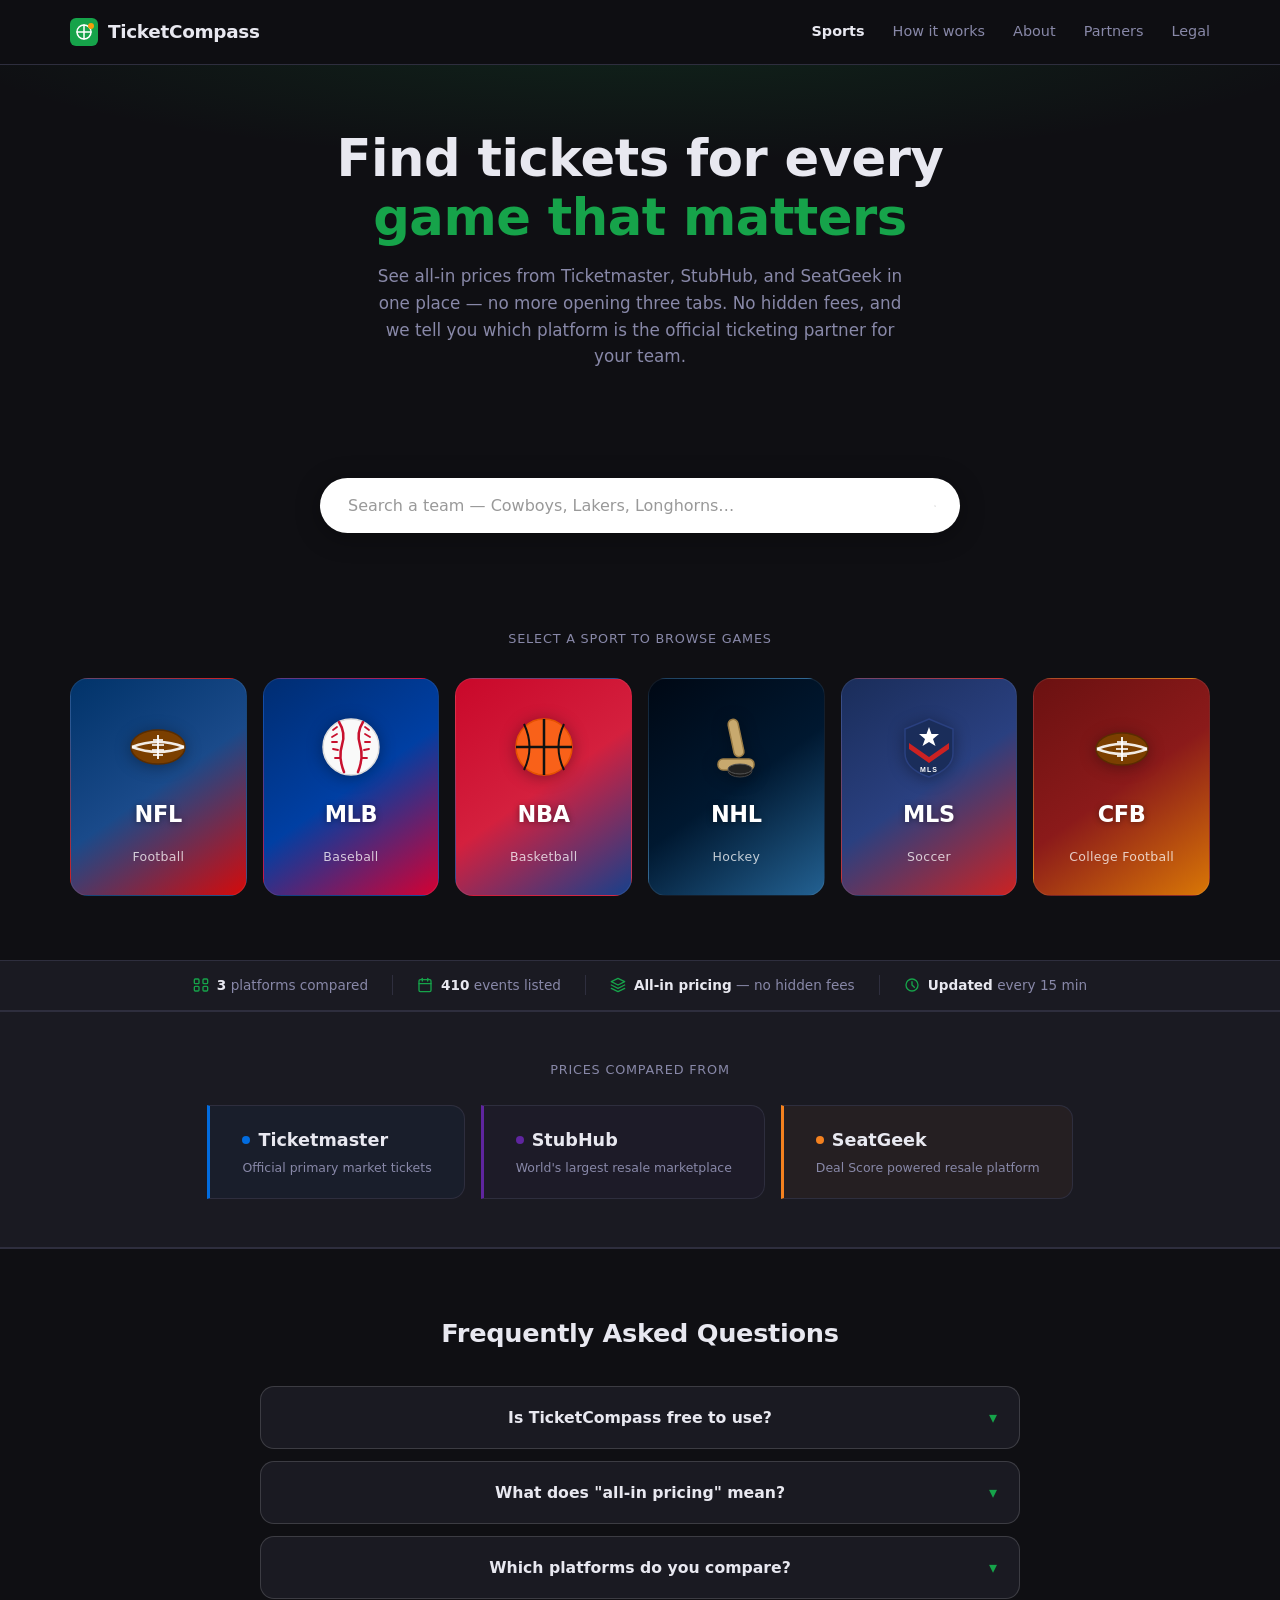
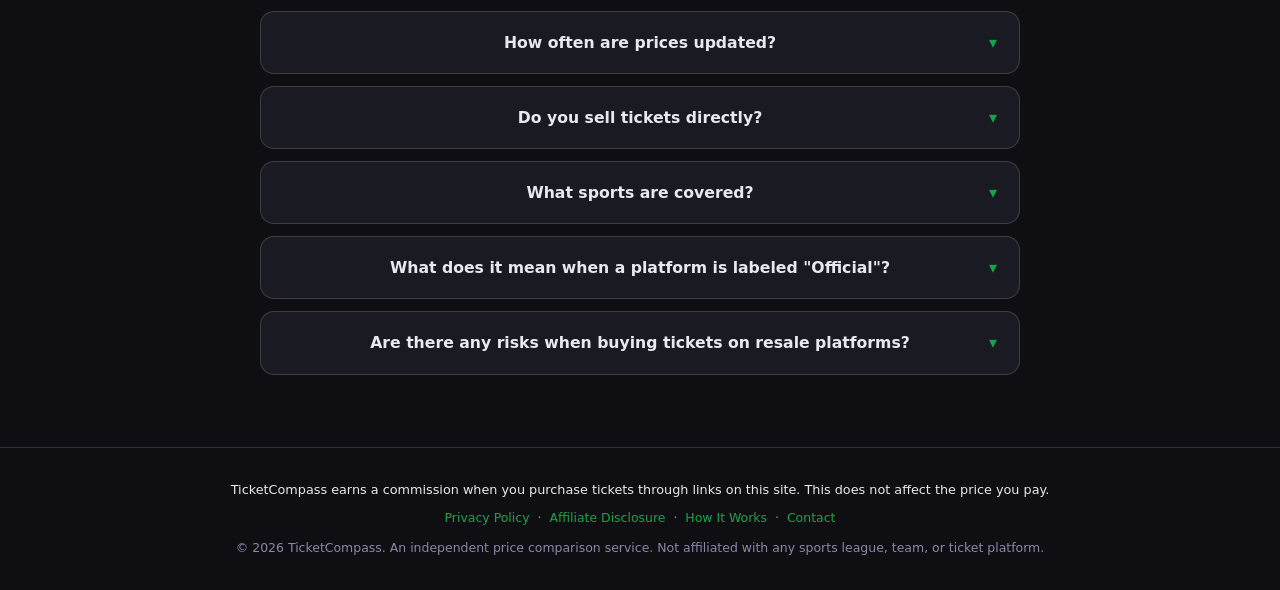
==== commit d51921b0: "removed 2026 from soccer tile" ====
--- a/index.html
+++ b/index.html
@@ -155,7 +155,7 @@
             </svg>
           </div>
           <div class="tile-name">MLS</div>
-          <div class="tile-sub">Soccer · 2026</div>
+          <div class="tile-sub">Soccer</div>
         </a>
 
         <!-- College Football -->
@@ -275,7 +275,7 @@
 
         <details class="faq-item">
           <summary class="faq-q">What sports are covered?</summary>
-          <div class="faq-a"><span class="faq-label">Answer:</span> We currently cover NFL, MLB, NBA, NHL, and MLS. We're actively working on adding more sports and events.</div>
+          <div class="faq-a"><span class="faq-label">Answer:</span> We currently cover NFL, College Football, MLB, NBA, NHL, and MLS. We're actively working on adding more sports and events.</div>
         </details>
 
         <details class="faq-item">
@@ -313,7 +313,7 @@
   <script src="nhl-schedule.js?v=2"></script>
   <script src="worldcup-schedule.js"></script>
   <script src="mls-schedule.js"></script>
-  <script src="cfb-schedule.js?v=4"></script>
+  <script src="cfb-schedule.js?v=13"></script>
   <script>
     (function () {
       const today = new Date();
--- a/styles.css
+++ b/styles.css
@@ -831,6 +831,7 @@
   opacity: .75;
   font-weight: 500;
   letter-spacing: .3px;
+  text-align: center;
 }
 
 /* Sport-specific tile gradients */
@@ -975,9 +976,10 @@
 
 /* ── Responsive ── */
 @media (max-width: 600px) {
-  .sport-tile  { min-height: 160px; padding: 24px 12px 20px; }
+  .sport-tile  { min-height: 160px; padding: 24px 12px 20px; gap: 8px; }
   .tile-logo, .tile-logo svg { width: 52px; height: 52px; }
   .tile-name   { font-size: 1.1rem; }
+  .tile-sub    { min-height: 2.2em; display: flex; align-items: center; justify-content: center; }
   .stats-inner { gap: 16px; }
   .stat-divider { display: none; }
   .nav { display: none; }
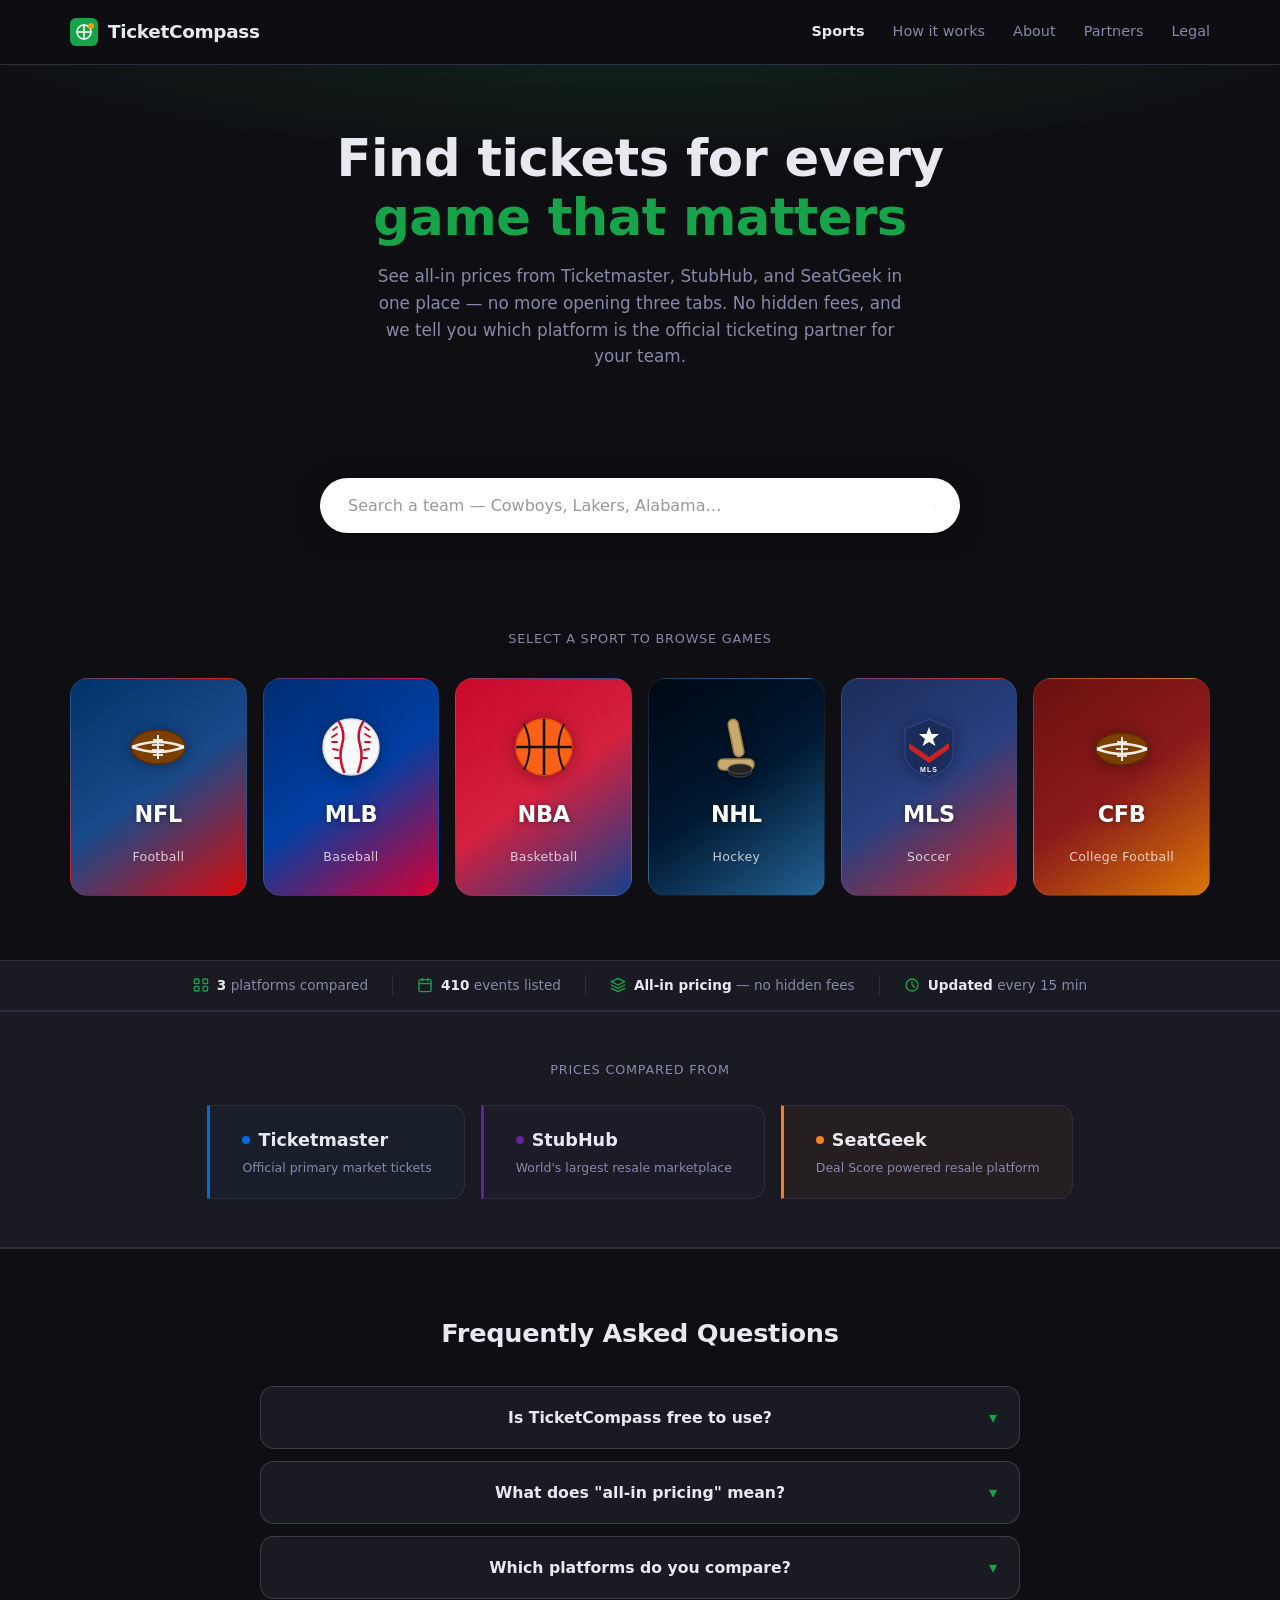
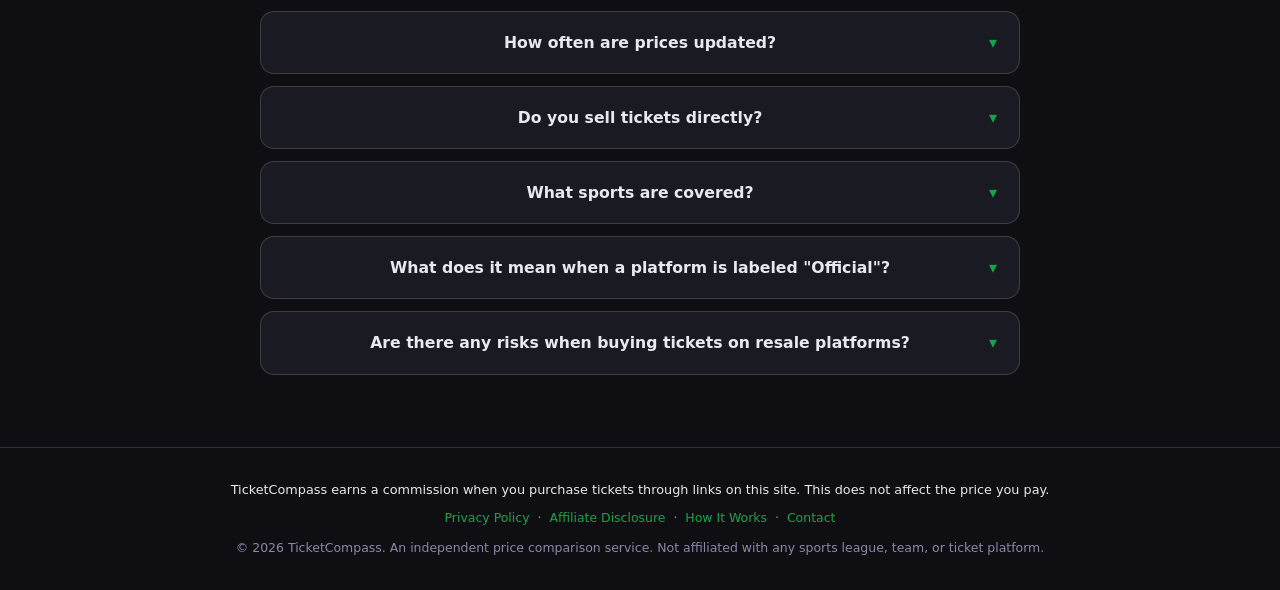
==== commit 234d2f4d: "search function fix" ====
--- a/index.html
+++ b/index.html
@@ -50,7 +50,7 @@
           type="text"
           id="heroSearchInput"
           class="hero-search-input"
-          placeholder="Search a team — Cowboys, Lakers, Longhorns…"
+          placeholder="Search a team — Cowboys, Lakers, Alabama…"
           autocomplete="off"
           spellcheck="false"
         />
@@ -399,10 +399,12 @@
     add(typeof NHL_VENUES !== 'undefined' ? NHL_VENUES : undefined, 'nhl');
     add(typeof MLS_VENUES !== 'undefined' ? MLS_VENUES : undefined, 'mls');
     // CFB — include conference key for deep-link navigation
+    const CFB_DISPLAY_NAMES = { Texas: 'University of Texas' };
     if (typeof CFB_VENUES !== 'undefined' && typeof CFB_TEAM_CONF !== 'undefined') {
       Object.entries(CFB_VENUES).forEach(([name, venue]) => {
         TEAM_INDEX.push({
           name,
+          label: CFB_DISPLAY_NAMES[name] || name,
           venue: venue.split(' · ')[0],
           city:  venue.split(' · ')[1] || '',
           sport: 'cfb',
@@ -437,7 +439,7 @@
       dropdown.innerHTML = matches.map((t, i) =>
         `<li class="hero-search-result" data-i="${i}" role="option">
           <div>
-            <div class="hero-search-result-name">${t.name}</div>
+            <div class="hero-search-result-name">${t.label || t.name}</div>
             <div class="hero-search-result-venue">${t.city}</div>
           </div>
           <span class="hero-search-badge badge-${t.sport}">${t.sport.toUpperCase()}</span>
@@ -465,7 +467,7 @@
       const q = input.value.trim().toLowerCase();
       if (q.length < 1) { dropdown.classList.remove('open'); dropdown.innerHTML = ''; return; }
       const matches = TEAM_INDEX.filter(t =>
-        t.name.toLowerCase().includes(q) || t.city.toLowerCase().includes(q)
+        (t.label || t.name).toLowerCase().includes(q) || t.name.toLowerCase().includes(q) || t.city.toLowerCase().includes(q)
       ).slice(0, 8);
       render(matches);
     });
